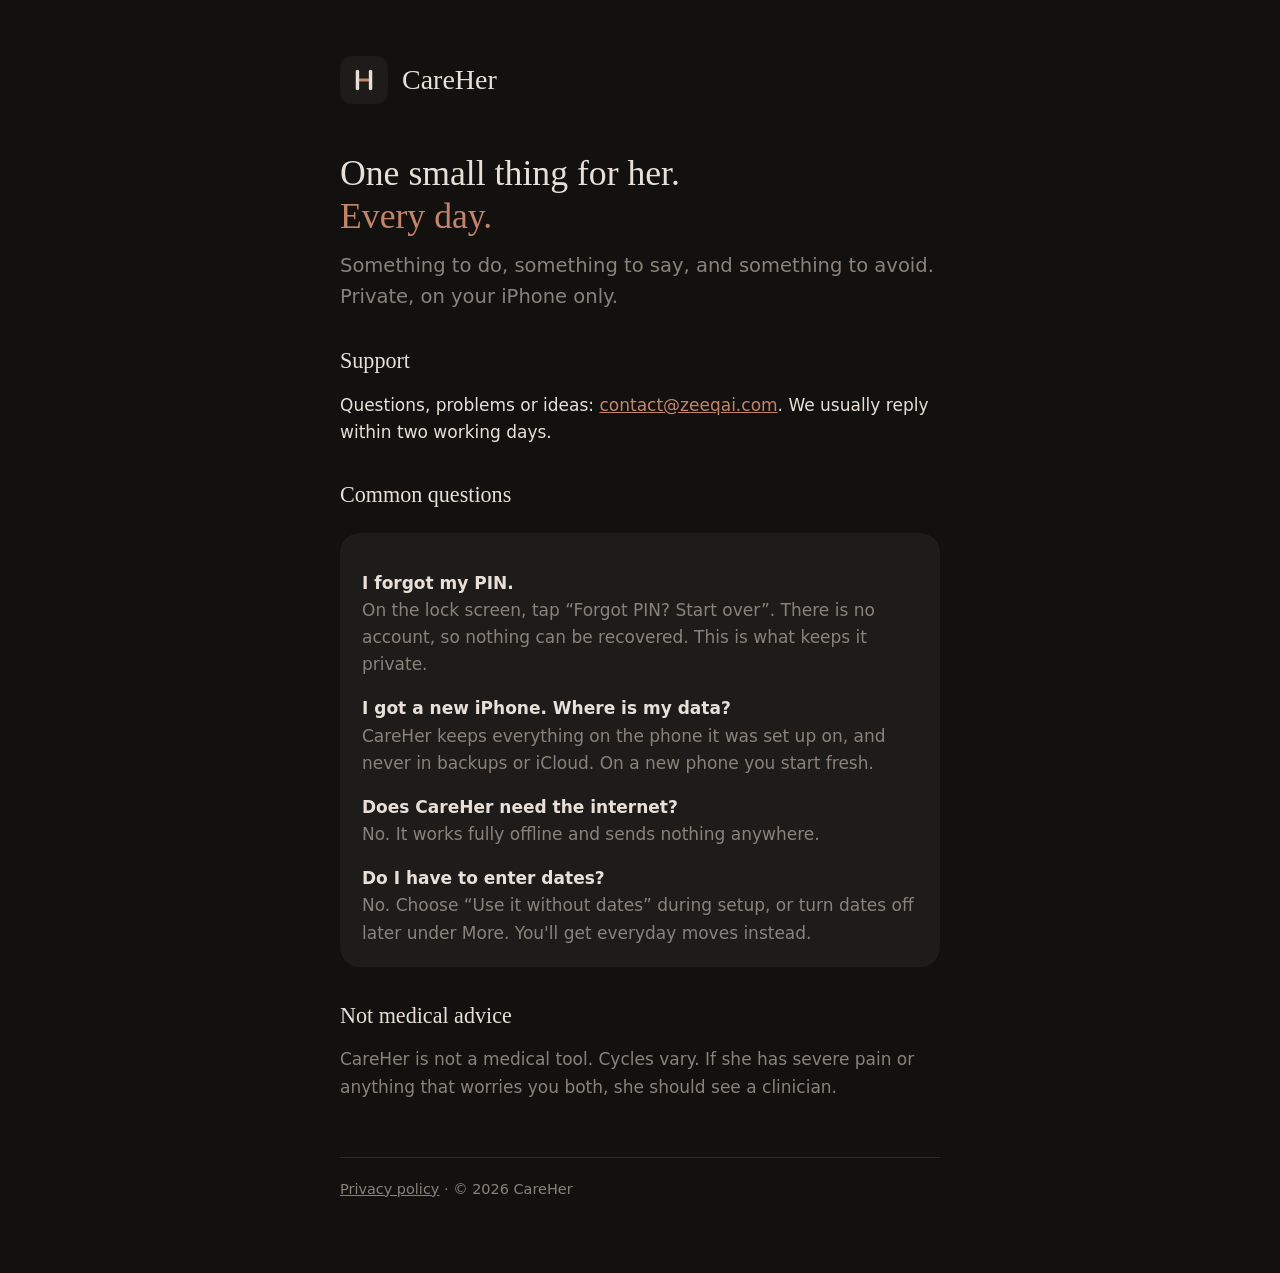
==== index.html @ 5e7fc1de "CareHer support and privacy pages Co-Authored-By: Claude Opus 5.5 <noreply@anthropic.com>" ====
<!doctype html>
<html lang="en">
<head>
<meta charset="utf-8">
<meta name="viewport" content="width=device-width, initial-scale=1">
<title>CareHer</title>
<meta name="description" content="CareHer gives you one small thing to do for her each day. Private, on your phone only.">
<link rel="icon" href="favicon.svg">
<link rel="stylesheet" href="style.css">
</head>
<body>
<header><img src="favicon.svg" alt=""><a href="./">CareHer</a></header>

<h1>One small thing for her.<br><span class="accent">Every day.</span></h1>
<p class="lede">Something to do, something to say, and something to avoid. Private, on your iPhone only.</p>

<h2>Support</h2>
<p>Questions, problems or ideas: <a href="mailto:contact@zeeqai.com">contact@zeeqai.com</a>. We usually reply within two working days.</p>

<h2>Common questions</h2>
<div class="card">
<p><strong>I forgot my PIN.</strong><br>
<span class="muted">On the lock screen, tap “Forgot PIN? Start over”. There is no account, so nothing can be recovered. This is what keeps it private.</span></p>
<p><strong>I got a new iPhone. Where is my data?</strong><br>
<span class="muted">CareHer keeps everything on the phone it was set up on, and never in backups or iCloud. On a new phone you start fresh.</span></p>
<p><strong>Does CareHer need the internet?</strong><br>
<span class="muted">No. It works fully offline and sends nothing anywhere.</span></p>
<p style="margin-bottom:0"><strong>Do I have to enter dates?</strong><br>
<span class="muted">No. Choose “Use it without dates” during setup, or turn dates off later under More. You'll get everyday moves instead.</span></p>
</div>

<h2>Not medical advice</h2>
<p class="muted">CareHer is not a medical tool. Cycles vary. If she has severe pain or anything that worries you both, she should see a clinician.</p>

<footer><a href="privacy.html">Privacy policy</a> · © 2026 CareHer</footer>
</body>
</html>
---- style.css ----
:root{--bg:#12110f;--surface:#1e1c1a;--fg:#e8e0d8;--muted:#8a827a;--accent:#c4846a;--border:#2e2a26}
*{box-sizing:border-box}
html{background:var(--bg);color:var(--fg);font:17px/1.6 -apple-system,BlinkMacSystemFont,"Segoe UI",system-ui,sans-serif;-webkit-font-smoothing:antialiased}
body{margin:0 auto;max-width:640px;padding:56px 20px 72px}
header{display:flex;align-items:center;gap:14px;margin-bottom:48px}
header img{width:48px;height:48px}
header a{color:var(--fg);text-decoration:none;font:28px Palatino,"Iowan Old Style",serif}
h1,h2{font-family:Palatino,"Iowan Old Style",serif;font-weight:400;line-height:1.2}
h1{font-size:2.1rem;margin:0 0 12px}
h2{font-size:1.3rem;margin:36px 0 8px}
p,li{color:var(--fg)}
.muted{color:var(--muted)}
.lede{font-size:1.15rem;color:var(--muted);margin:0 0 32px}
.accent{color:var(--accent)}
a{color:var(--accent)}
.card{background:var(--surface);border-radius:20px;padding:20px 22px;margin:24px 0}
ul{padding-left:20px}
footer{margin-top:56px;padding-top:20px;border-top:1px solid var(--border);font-size:.85rem;color:var(--muted)}
footer a{color:var(--muted)}
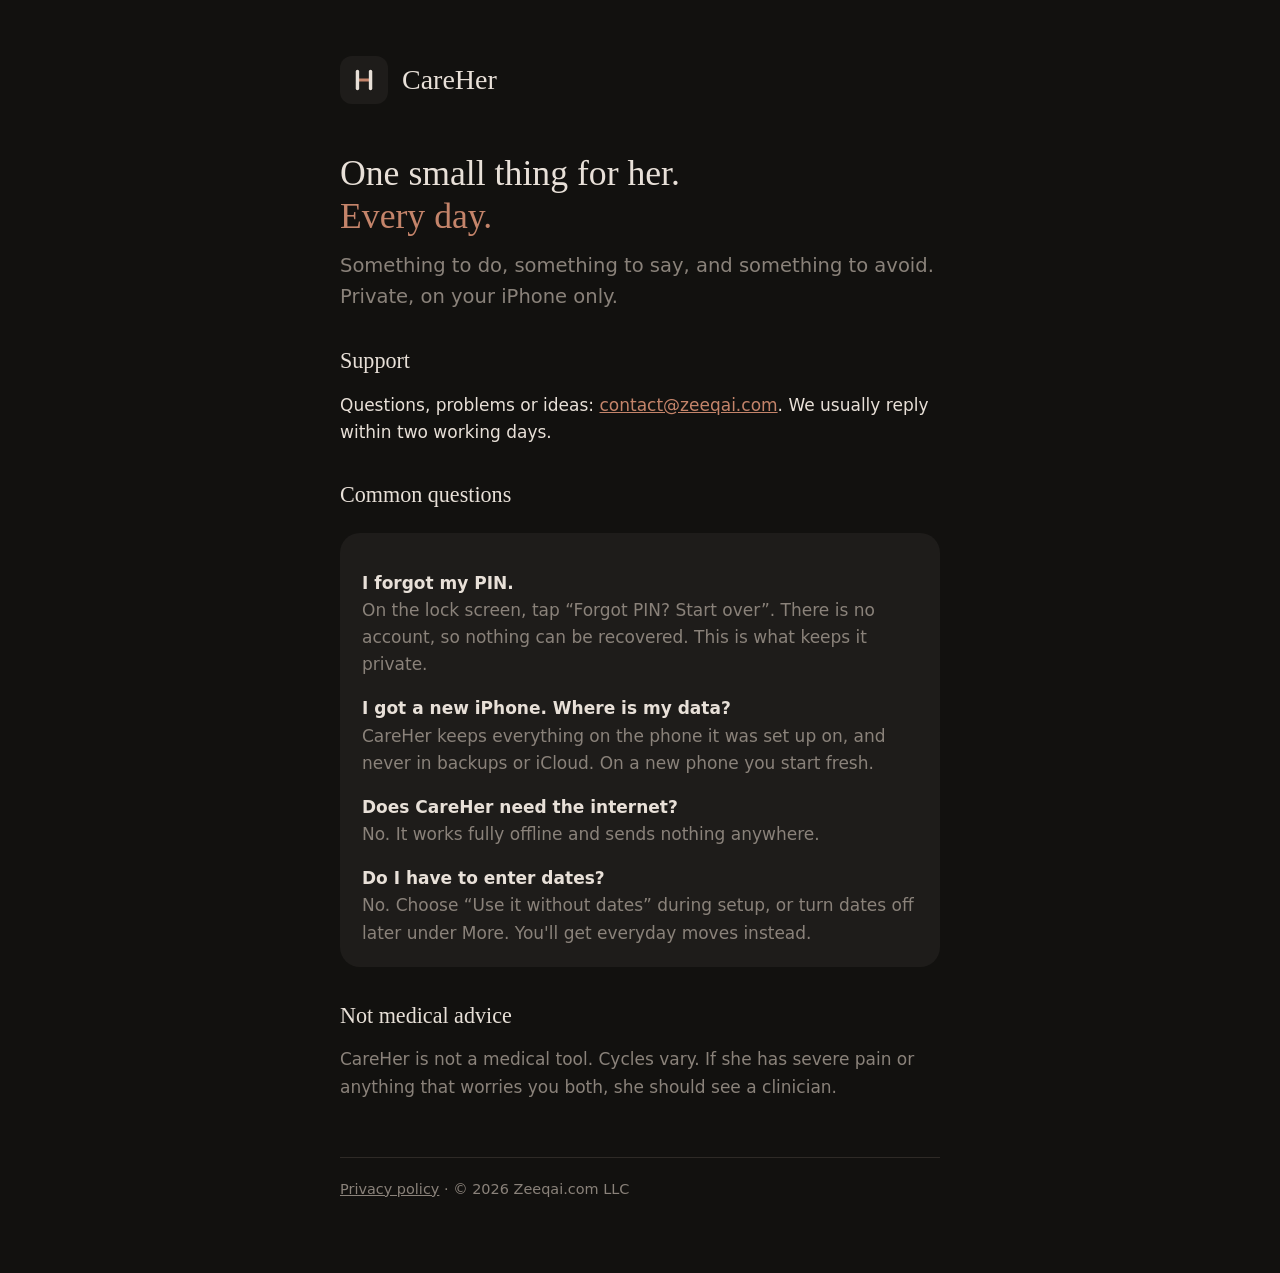
==== commit e90a49b7: "Name Zeeqai.com LLC as the publisher Co-Authored-By: Claude Opus 5.5 <noreply@anthropic.com>" ====
--- a/index.html
+++ b/index.html
@@ -32,6 +32,6 @@
 <h2>Not medical advice</h2>
 <p class="muted">CareHer is not a medical tool. Cycles vary. If she has severe pain or anything that worries you both, she should see a clinician.</p>
 
-<footer><a href="privacy.html">Privacy policy</a> · © 2026 CareHer</footer>
+<footer><a href="privacy.html">Privacy policy</a> · © 2026 Zeeqai.com LLC</footer>
 </body>
 </html>
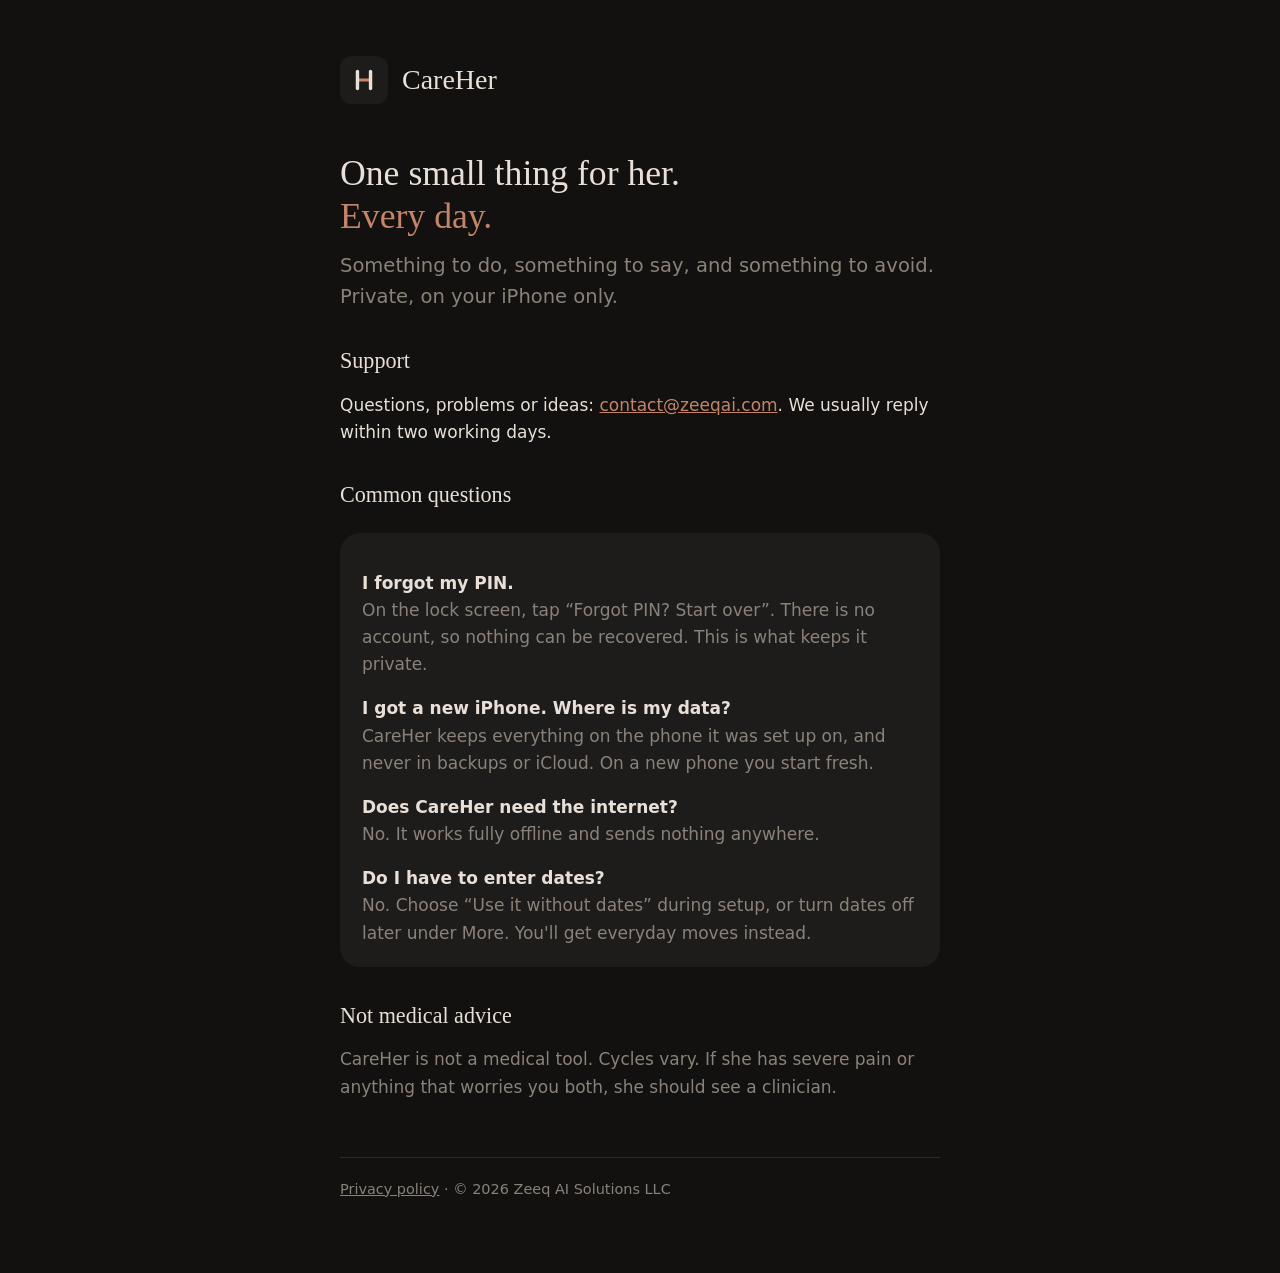
==== commit 30659054: "Legal name: Zeeq AI Solutions LLC Co-Authored-By: Claude Opus 5.5 <noreply@anthropic.com>" ====
--- a/index.html
+++ b/index.html
@@ -32,6 +32,6 @@
 <h2>Not medical advice</h2>
 <p class="muted">CareHer is not a medical tool. Cycles vary. If she has severe pain or anything that worries you both, she should see a clinician.</p>
 
-<footer><a href="privacy.html">Privacy policy</a> · © 2026 Zeeqai.com LLC</footer>
+<footer><a href="privacy.html">Privacy policy</a> · © 2026 Zeeq AI Solutions LLC</footer>
 </body>
 </html>
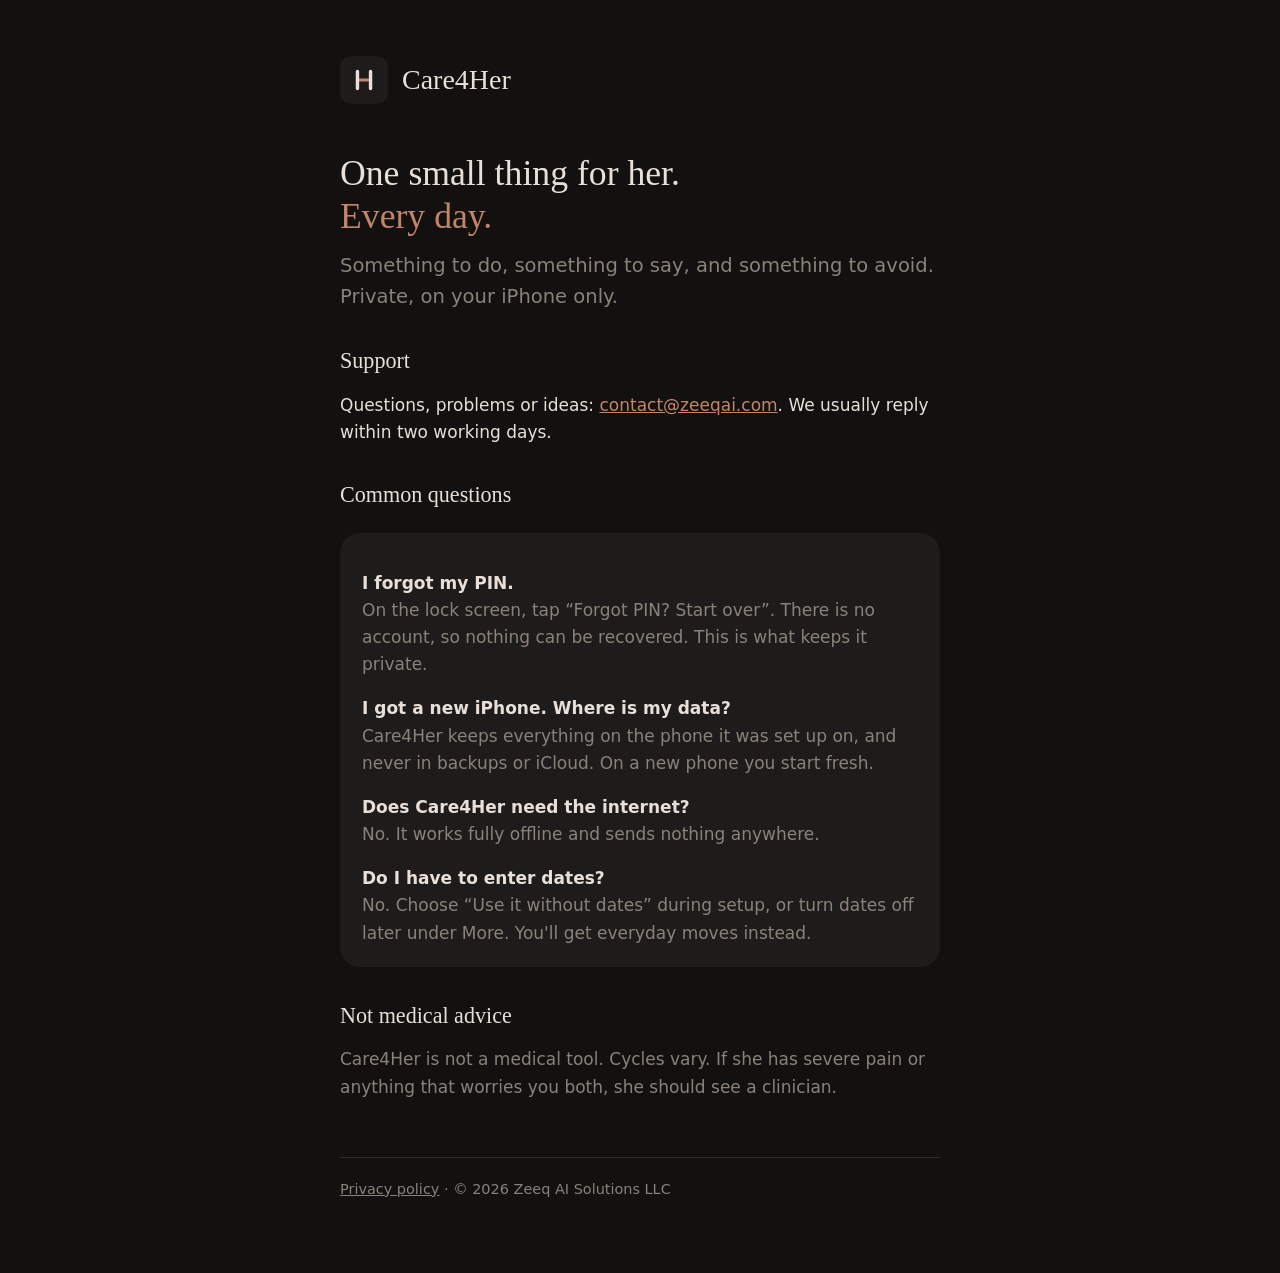
==== commit 63500c72: "Rename to Care4Her Co-Authored-By: Claude Opus 5.5 <noreply@anthropic.com>" ====
--- a/index.html
+++ b/index.html
@@ -3,13 +3,13 @@
 <head>
 <meta charset="utf-8">
 <meta name="viewport" content="width=device-width, initial-scale=1">
-<title>CareHer</title>
-<meta name="description" content="CareHer gives you one small thing to do for her each day. Private, on your phone only.">
+<title>Care4Her</title>
+<meta name="description" content="Care4Her gives you one small thing to do for her each day. Private, on your phone only.">
 <link rel="icon" href="favicon.svg">
 <link rel="stylesheet" href="style.css">
 </head>
 <body>
-<header><img src="favicon.svg" alt=""><a href="./">CareHer</a></header>
+<header><img src="favicon.svg" alt=""><a href="./">Care4Her</a></header>
 
 <h1>One small thing for her.<br><span class="accent">Every day.</span></h1>
 <p class="lede">Something to do, something to say, and something to avoid. Private, on your iPhone only.</p>
@@ -22,15 +22,15 @@
 <p><strong>I forgot my PIN.</strong><br>
 <span class="muted">On the lock screen, tap “Forgot PIN? Start over”. There is no account, so nothing can be recovered. This is what keeps it private.</span></p>
 <p><strong>I got a new iPhone. Where is my data?</strong><br>
-<span class="muted">CareHer keeps everything on the phone it was set up on, and never in backups or iCloud. On a new phone you start fresh.</span></p>
-<p><strong>Does CareHer need the internet?</strong><br>
+<span class="muted">Care4Her keeps everything on the phone it was set up on, and never in backups or iCloud. On a new phone you start fresh.</span></p>
+<p><strong>Does Care4Her need the internet?</strong><br>
 <span class="muted">No. It works fully offline and sends nothing anywhere.</span></p>
 <p style="margin-bottom:0"><strong>Do I have to enter dates?</strong><br>
 <span class="muted">No. Choose “Use it without dates” during setup, or turn dates off later under More. You'll get everyday moves instead.</span></p>
 </div>
 
 <h2>Not medical advice</h2>
-<p class="muted">CareHer is not a medical tool. Cycles vary. If she has severe pain or anything that worries you both, she should see a clinician.</p>
+<p class="muted">Care4Her is not a medical tool. Cycles vary. If she has severe pain or anything that worries you both, she should see a clinician.</p>
 
 <footer><a href="privacy.html">Privacy policy</a> · © 2026 Zeeq AI Solutions LLC</footer>
 </body>
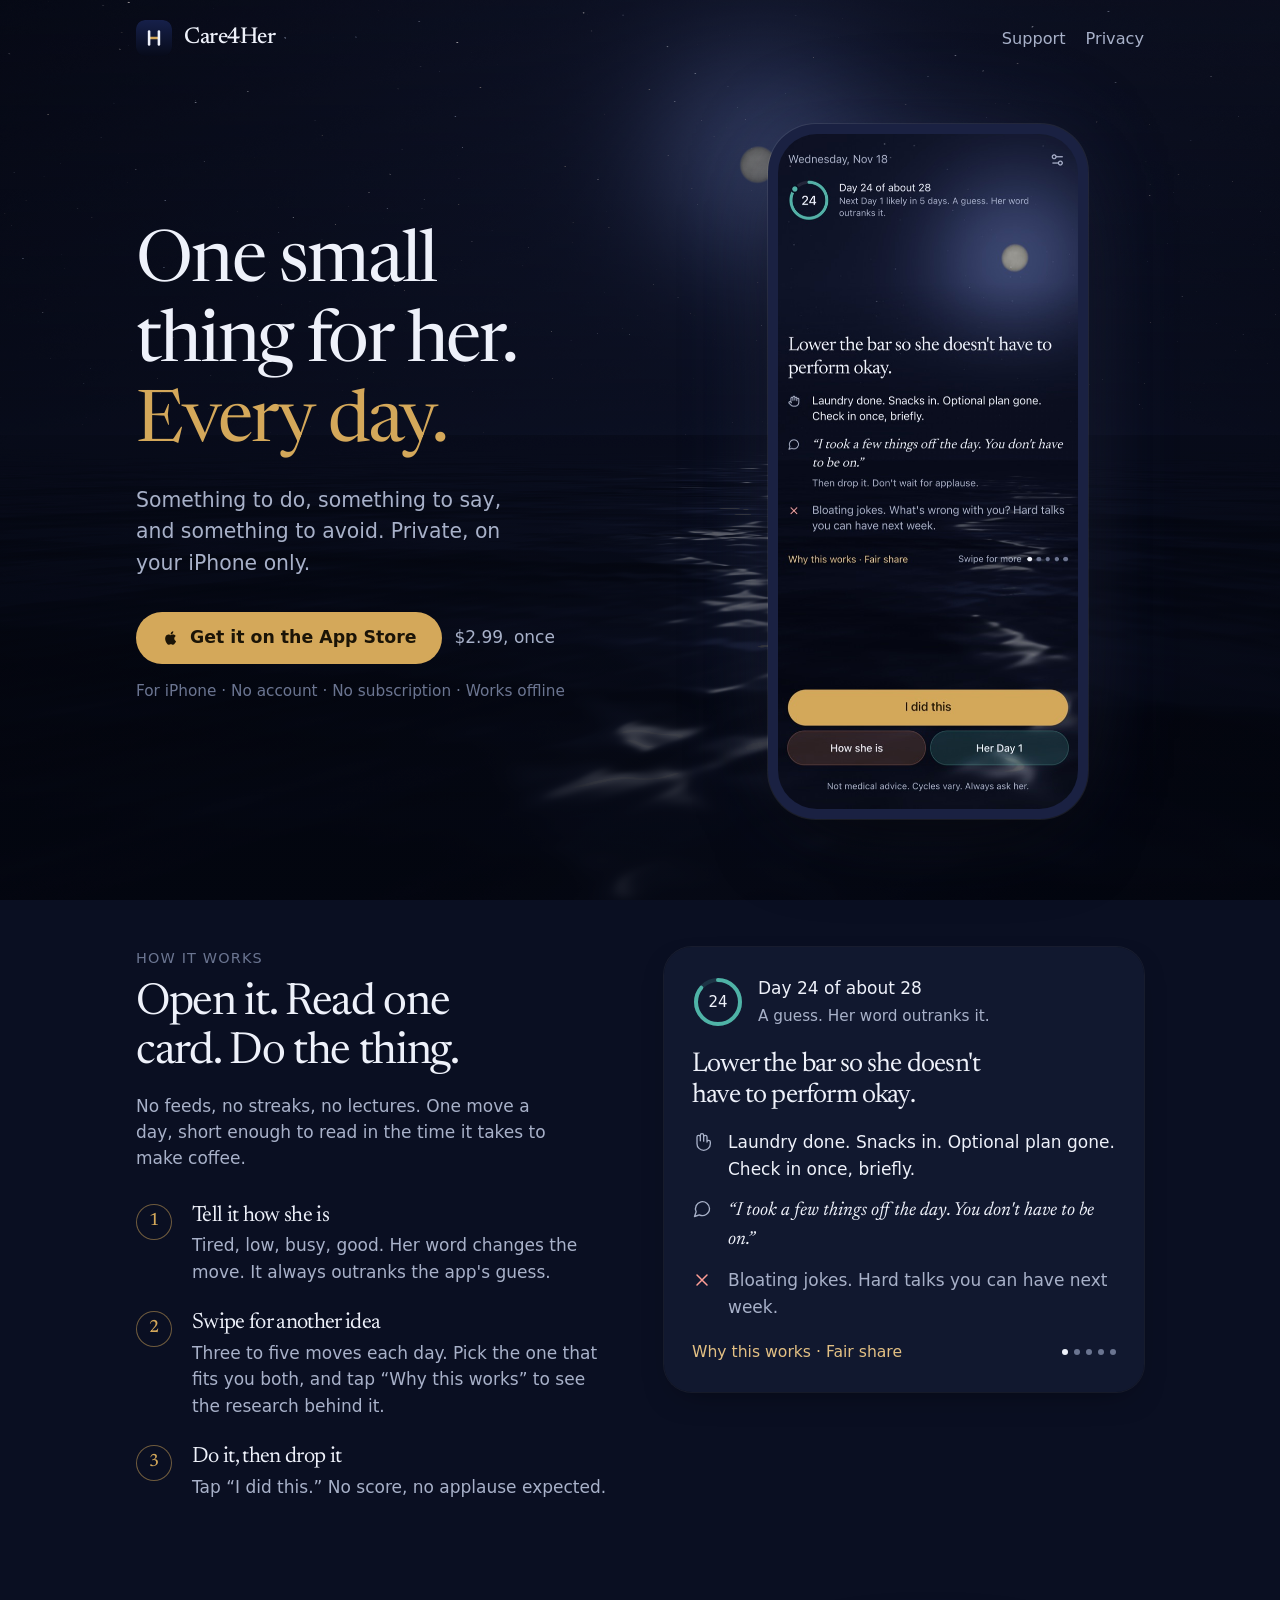
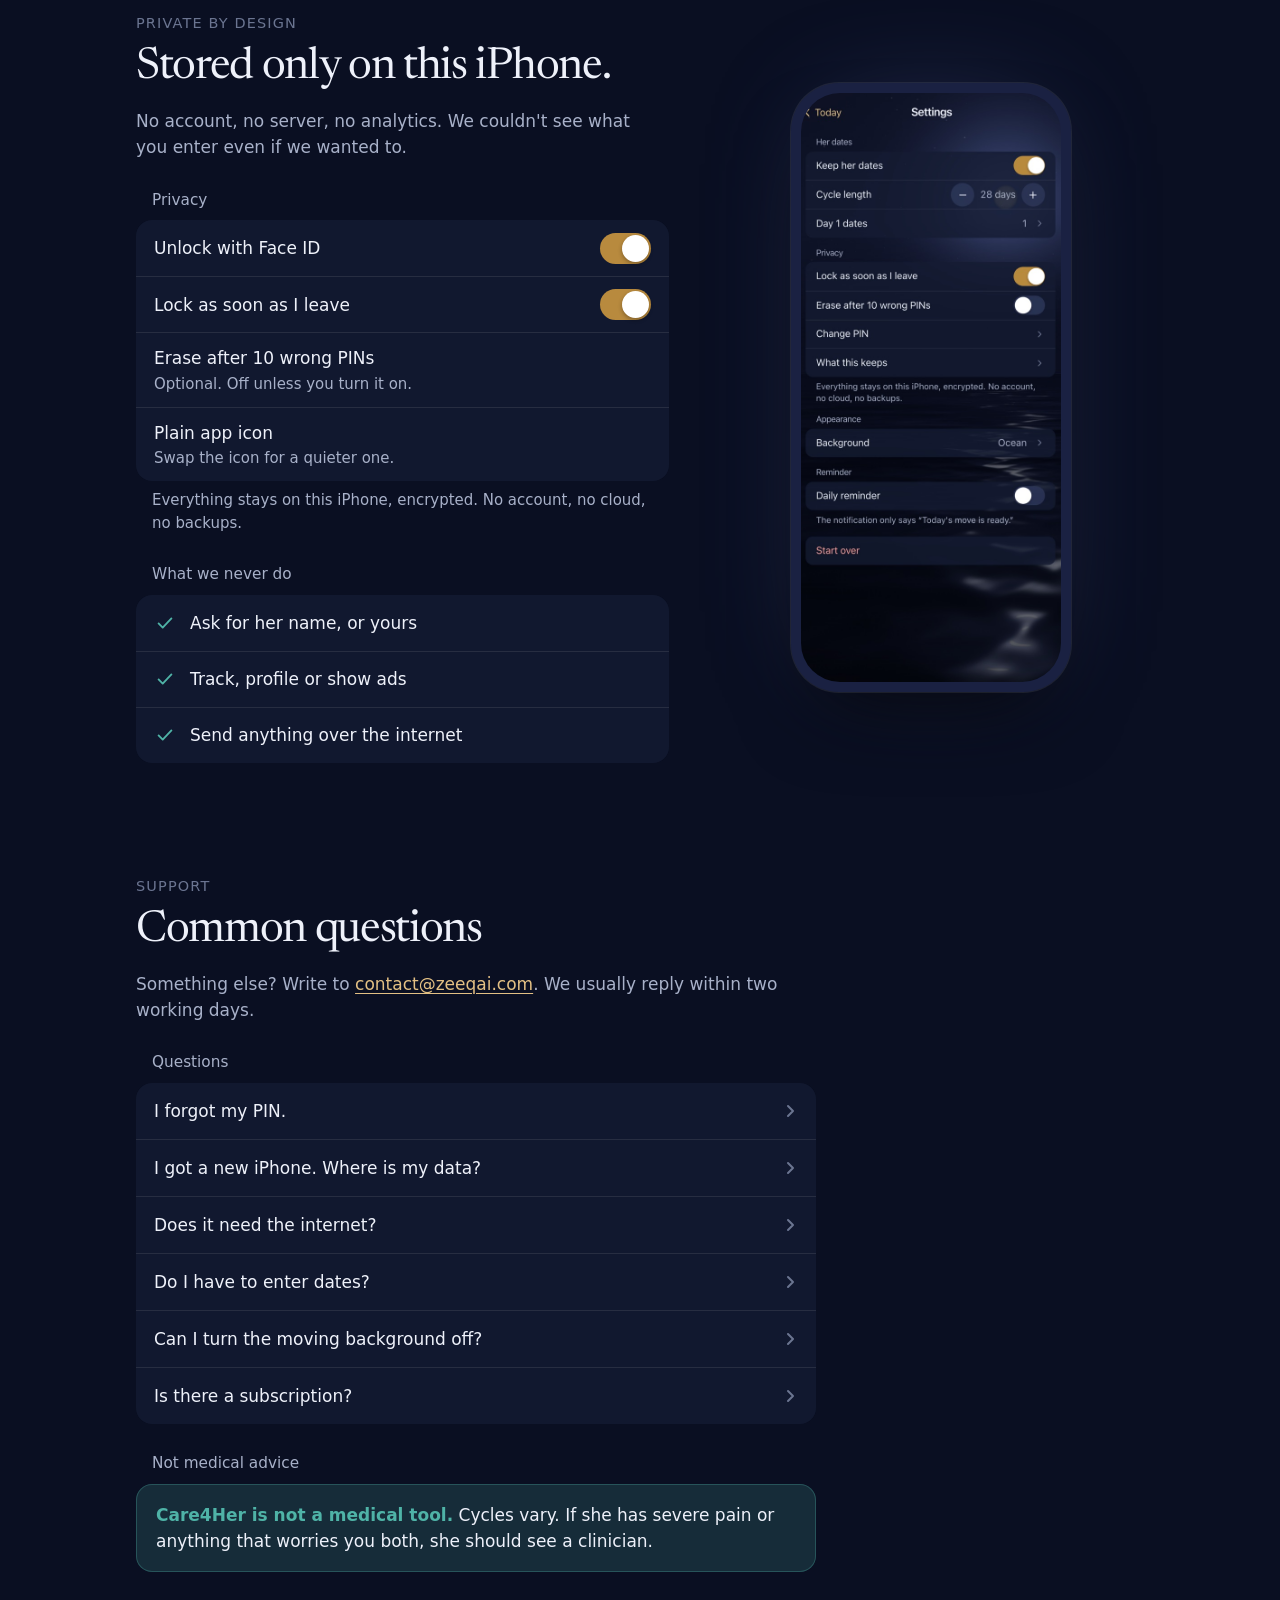
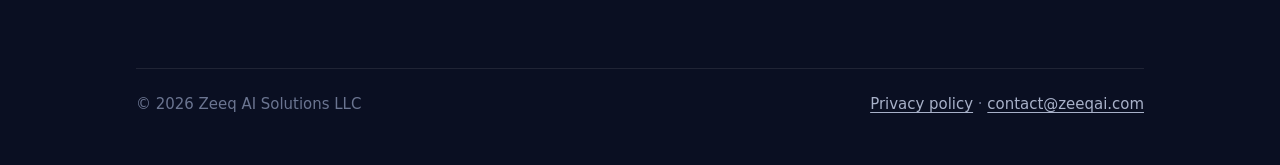
==== commit 4ab714e5: "Restyle site to match the app: Night Tide colours, night-ocean background, app screenshots, Settings" ====
--- a/index.html
+++ b/index.html
@@ -2,36 +2,124 @@
 <html lang="en">
 <head>
 <meta charset="utf-8">
-<meta name="viewport" content="width=device-width, initial-scale=1">
+<meta name="viewport" content="width=device-width, initial-scale=1, viewport-fit=cover">
 <title>Care4Her</title>
-<meta name="description" content="Care4Her gives you one small thing to do for her each day. Private, on your phone only.">
+<meta name="description" content="Care4Her gives you one small thing to do for her each day. Private, on your iPhone only. No account, no tracking.">
+<meta name="theme-color" content="#0a0f22">
 <link rel="icon" href="favicon.svg">
+<link rel="apple-touch-icon" href="favicon.svg">
+<link rel="preconnect" href="https://fonts.googleapis.com">
+<link rel="preconnect" href="https://fonts.gstatic.com" crossorigin>
+<link rel="stylesheet" href="https://fonts.googleapis.com/css2?family=Newsreader:ital,opsz,wght@0,6..72,400;0,6..72,500;1,6..72,400&display=swap">
 <link rel="stylesheet" href="style.css">
 </head>
 <body>
-<header><img src="favicon.svg" alt=""><a href="./">Care4Her</a></header>
+<canvas id="ocean" aria-hidden="true"></canvas>
+<div class="shade" aria-hidden="true"></div>
 
-<h1>One small thing for her.<br><span class="accent">Every day.</span></h1>
-<p class="lede">Something to do, something to say, and something to avoid. Private, on your iPhone only.</p>
+<div class="wrap">
+  <header class="top">
+    <a class="brand" href="./"><img src="favicon.svg" alt="">Care4Her</a>
+    <nav><a href="#support">Support</a><a href="privacy.html">Privacy</a></nav>
+  </header>
 
-<h2>Support</h2>
-<p>Questions, problems or ideas: <a href="mailto:contact@zeeqai.com">contact@zeeqai.com</a>. We usually reply within two working days.</p>
+  <main>
+    <div class="hero">
+      <div>
+        <h1 class="rise">One small thing for her.<br><span class="brass">Every day.</span></h1>
+        <p class="lede rise d1">Something to do, something to say, and something to avoid. Private, on your iPhone only.</p>
+        <div class="cta rise d2">
+          <a class="btn btn-primary" href="https://apps.apple.com/app/id6836487883">
+            <svg viewBox="0 0 24 24" fill="currentColor" aria-hidden="true"><path d="M16.37 12.6c-.02-2.27 1.86-3.36 1.94-3.41-1.06-1.55-2.7-1.76-3.28-1.78-1.4-.14-2.73.82-3.44.82-.71 0-1.8-.8-2.96-.78-1.52.02-2.93.89-3.71 2.25-1.58 2.75-.4 6.81 1.14 9.04.75 1.09 1.65 2.31 2.82 2.27 1.13-.05 1.56-.73 2.93-.73 1.37 0 1.75.73 2.95.71 1.22-.02 1.99-1.11 2.73-2.2.86-1.26 1.21-2.48 1.23-2.55-.03-.01-2.36-.9-2.38-3.58zM14.12 5.93c.62-.76 1.04-1.8.93-2.85-.9.04-1.99.6-2.63 1.35-.58.67-1.08 1.74-.95 2.77 1 .08 2.03-.51 2.65-1.27z"/></svg>
+            Get it on the App Store
+          </a>
+          <span class="muted">$2.99, once</span>
+        </div>
+        <p class="fine rise d2">For iPhone · No account · No subscription · Works offline</p>
+      </div>
+      <div class="phone rise d1"><img src="img/01-today.jpg" alt="The Today screen in Care4Her: Day 24 of about 28, and a move with what to do, what to say and what to avoid." width="600" height="1304"></div>
+    </div>
 
-<h2>Common questions</h2>
-<div class="card">
-<p><strong>I forgot my PIN.</strong><br>
-<span class="muted">On the lock screen, tap “Forgot PIN? Start over”. There is no account, so nothing can be recovered. This is what keeps it private.</span></p>
-<p><strong>I got a new iPhone. Where is my data?</strong><br>
-<span class="muted">Care4Her keeps everything on the phone it was set up on, and never in backups or iCloud. On a new phone you start fresh.</span></p>
-<p><strong>Does Care4Her need the internet?</strong><br>
-<span class="muted">No. It works fully offline and sends nothing anywhere.</span></p>
-<p style="margin-bottom:0"><strong>Do I have to enter dates?</strong><br>
-<span class="muted">No. Choose “Use it without dates” during setup, or turn dates off later under More. You'll get everyday moves instead.</span></p>
+    <section>
+      <div class="move">
+        <div>
+          <p class="eyebrow">How it works</p>
+          <h2>Open it. Read one card. Do the thing.</h2>
+          <p class="muted" style="margin:0 0 32px;max-width:44ch">No feeds, no streaks, no lectures. One move a day, short enough to read in the time it takes to make coffee.</p>
+          <ol class="steps">
+            <li><div><h3>Tell it how she is</h3><p>Tired, low, busy, good. Her word changes the move. It always outranks the app's guess.</p></div></li>
+            <li><div><h3>Swipe for another idea</h3><p>Three to five moves each day. Pick the one that fits you both, and tap “Why this works” to see the research behind it.</p></div></li>
+            <li><div><h3>Do it, then drop it</h3><p>Tap “I did this.” No score, no applause expected.</p></div></li>
+          </ol>
+        </div>
+
+        <div class="card" aria-label="Example of a day's move">
+          <div class="day">
+            <svg class="ring" viewBox="0 0 52 52" aria-hidden="true"><circle cx="26" cy="26" r="22" fill="none" stroke="rgb(79 179 167 / 0.18)" stroke-width="4"/><circle cx="26" cy="26" r="22" fill="none" stroke="#4fb3a7" stroke-width="4" stroke-linecap="round" stroke-dasharray="138.2" stroke-dashoffset="19.7" transform="rotate(-90 26 26)"/><text x="26" y="31" text-anchor="middle" fill="#eef1fa" font-size="15" font-family="-apple-system, system-ui, sans-serif">24</text></svg>
+            <div><b>Day 24 of about 28</b><span>A guess. Her word outranks it.</span></div>
+          </div>
+          <h3>Lower the bar so she doesn't have to perform okay.</h3>
+          <ul class="lines">
+            <li><svg viewBox="0 0 24 24" fill="none" stroke="currentColor" stroke-width="1.6" stroke-linecap="round" stroke-linejoin="round" aria-hidden="true"><path d="M18 11V6a2 2 0 0 0-4 0v5M14 10V4a2 2 0 0 0-4 0v6M10 10.5V6a2 2 0 0 0-4 0v8a8 8 0 0 0 16 0v-2a2 2 0 0 0-4 0"/></svg><span><span class="sr">Do: </span>Laundry done. Snacks in. Optional plan gone. Check in once, briefly.</span></li>
+            <li class="say"><svg viewBox="0 0 24 24" fill="none" stroke="currentColor" stroke-width="1.6" stroke-linecap="round" stroke-linejoin="round" aria-hidden="true"><path d="M21 11.5a8.4 8.4 0 0 1-12.2 7.5L3 21l2-5.8A8.4 8.4 0 1 1 21 11.5z"/></svg><span><q>I took a few things off the day. You don't have to be on.</q></span></li>
+            <li class="avoid"><svg viewBox="0 0 24 24" fill="none" stroke="currentColor" stroke-width="1.8" stroke-linecap="round" aria-hidden="true"><path d="M6 6l12 12M18 6L6 18"/></svg><span>Bloating jokes. Hard talks you can have next week.</span></li>
+          </ul>
+          <div class="why"><span>Why this works · Fair share</span><span class="dots" aria-hidden="true"><i></i><i></i><i></i><i></i><i></i></span></div>
+        </div>
+      </div>
+    </section>
+
+    <section>
+      <div class="privacy-grid">
+        <div>
+          <p class="eyebrow">Private by design</p>
+          <h2>Stored only on this iPhone.</h2>
+          <p class="muted" style="margin:0;max-width:46ch">No account, no server, no analytics. We couldn't see what you enter even if we wanted to.</p>
+
+          <p class="group-label">Privacy</p>
+          <div class="group">
+            <div class="row"><span class="label">Unlock with Face ID</span><span class="switch" aria-hidden="true"></span></div>
+            <div class="row"><span class="label">Lock as soon as I leave</span><span class="switch" aria-hidden="true"></span></div>
+            <div class="row"><span class="label">Erase after 10 wrong PINs<small>Optional. Off unless you turn it on.</small></span></div>
+            <div class="row"><span class="label">Plain app icon<small>Swap the icon for a quieter one.</small></span></div>
+          </div>
+          <p class="group-foot">Everything stays on this iPhone, encrypted. No account, no cloud, no backups.</p>
+
+          <p class="group-label">What we never do</p>
+          <div class="group">
+            <div class="row"><svg class="check" viewBox="0 0 24 24" fill="none" stroke="currentColor" stroke-width="2" stroke-linecap="round" stroke-linejoin="round" aria-hidden="true"><path d="M5 12.5l4.5 4.5L19 7"/></svg><span class="label">Ask for her name, or yours</span></div>
+            <div class="row"><svg class="check" viewBox="0 0 24 24" fill="none" stroke="currentColor" stroke-width="2" stroke-linecap="round" stroke-linejoin="round" aria-hidden="true"><path d="M5 12.5l4.5 4.5L19 7"/></svg><span class="label">Track, profile or show ads</span></div>
+            <div class="row"><svg class="check" viewBox="0 0 24 24" fill="none" stroke="currentColor" stroke-width="2" stroke-linecap="round" stroke-linejoin="round" aria-hidden="true"><path d="M5 12.5l4.5 4.5L19 7"/></svg><span class="label">Send anything over the internet</span></div>
+          </div>
+        </div>
+        <div class="phone"><img src="img/04-privacy.jpg" alt="Care4Her Settings: her dates, privacy options, background and a daily reminder." width="600" height="1304" loading="lazy"></div>
+      </div>
+    </section>
+
+    <section id="support">
+      <div class="narrow">
+        <p class="eyebrow">Support</p>
+        <h2>Common questions</h2>
+        <p class="muted" style="margin:0">Something else? Write to <a href="mailto:contact@zeeqai.com">contact@zeeqai.com</a>. We usually reply within two working days.</p>
+
+        <p class="group-label">Questions</p>
+        <div class="group">
+          <details><summary><span>I forgot my PIN.</span><svg viewBox="0 0 16 16" fill="none" stroke="currentColor" stroke-width="2" stroke-linecap="round" stroke-linejoin="round" aria-hidden="true"><path d="M6 3l5 5-5 5"/></svg></summary><p>On the lock screen, tap “Forgot PIN? Start over”. There is no account, so nothing can be recovered. That is what keeps it private.</p></details>
+          <details><summary><span>I got a new iPhone. Where is my data?</span><svg viewBox="0 0 16 16" fill="none" stroke="currentColor" stroke-width="2" stroke-linecap="round" stroke-linejoin="round" aria-hidden="true"><path d="M6 3l5 5-5 5"/></svg></summary><p>Care4Her keeps everything on the phone it was set up on, and never in backups or iCloud. On a new phone you start fresh.</p></details>
+          <details><summary><span>Does it need the internet?</span><svg viewBox="0 0 16 16" fill="none" stroke="currentColor" stroke-width="2" stroke-linecap="round" stroke-linejoin="round" aria-hidden="true"><path d="M6 3l5 5-5 5"/></svg></summary><p>No. It works fully offline and sends nothing anywhere.</p></details>
+          <details><summary><span>Do I have to enter dates?</span><svg viewBox="0 0 16 16" fill="none" stroke="currentColor" stroke-width="2" stroke-linecap="round" stroke-linejoin="round" aria-hidden="true"><path d="M6 3l5 5-5 5"/></svg></summary><p>No. Choose “Use it without dates” during setup, or turn “Keep her dates” off later in Settings, which deletes them. You'll get everyday moves instead.</p></details>
+          <details><summary><span>Can I turn the moving background off?</span><svg viewBox="0 0 16 16" fill="none" stroke="currentColor" stroke-width="2" stroke-linecap="round" stroke-linejoin="round" aria-hidden="true"><path d="M6 3l5 5-5 5"/></svg></summary><p>Yes. Settings → Background lets you pick Ocean, Calm ocean, Still or Off. The app also follows your iPhone's Reduce Motion setting.</p></details>
+          <details><summary><span>Is there a subscription?</span><svg viewBox="0 0 16 16" fill="none" stroke="currentColor" stroke-width="2" stroke-linecap="round" stroke-linejoin="round" aria-hidden="true"><path d="M6 3l5 5-5 5"/></svg></summary><p>No. You pay once on the App Store. No in-app purchases.</p></details>
+        </div>
+
+        <p class="group-label">Not medical advice</p>
+        <div class="note"><b>Care4Her is not a medical tool.</b> Cycles vary. If she has severe pain or anything that worries you both, she should see a clinician.</div>
+      </div>
+    </section>
+  </main>
+
+  <footer><span>© 2026 Zeeq AI Solutions LLC</span><span><a href="privacy.html">Privacy policy</a> · <a href="mailto:contact@zeeqai.com">contact@zeeqai.com</a></span></footer>
 </div>
-
-<h2>Not medical advice</h2>
-<p class="muted">Care4Her is not a medical tool. Cycles vary. If she has severe pain or anything that worries you both, she should see a clinician.</p>
-
-<footer><a href="privacy.html">Privacy policy</a> · © 2026 Zeeq AI Solutions LLC</footer>
+<script src="ocean.js" defer></script>
 </body>
 </html>
--- a/style.css
+++ b/style.css
@@ -1,19 +1,184 @@
-:root{--bg:#12110f;--surface:#1e1c1a;--fg:#e8e0d8;--muted:#8a827a;--accent:#c4846a;--border:#2e2a26}
-*{box-sizing:border-box}
-html{background:var(--bg);color:var(--fg);font:17px/1.6 -apple-system,BlinkMacSystemFont,"Segoe UI",system-ui,sans-serif;-webkit-font-smoothing:antialiased}
-body{margin:0 auto;max-width:640px;padding:56px 20px 72px}
-header{display:flex;align-items:center;gap:14px;margin-bottom:48px}
-header img{width:48px;height:48px}
-header a{color:var(--fg);text-decoration:none;font:28px Palatino,"Iowan Old Style",serif}
-h1,h2{font-family:Palatino,"Iowan Old Style",serif;font-weight:400;line-height:1.2}
-h1{font-size:2.1rem;margin:0 0 12px}
-h2{font-size:1.3rem;margin:36px 0 8px}
-p,li{color:var(--fg)}
-.muted{color:var(--muted)}
-.lede{font-size:1.15rem;color:var(--muted);margin:0 0 32px}
-.accent{color:var(--accent)}
-a{color:var(--accent)}
-.card{background:var(--surface);border-radius:20px;padding:20px 22px;margin:24px 0}
-ul{padding-left:20px}
-footer{margin-top:56px;padding-top:20px;border-top:1px solid var(--border);font-size:.85rem;color:var(--muted)}
-footer a{color:var(--muted)}
+/* Night Tide, the same tokens as the Care4Her app (src/styles.css). */
+:root {
+  --bg: #0a0f22;
+  --surface: rgb(20 27 50 / 0.82);
+  --surface-2: rgb(44 54 88 / 0.85);
+  --sheet: #141b32;
+  --fg: #eef1fa;
+  --muted: #a8b1c9;
+  --subtle: #6b7591;
+  --border: rgb(255 255 255 / 0.09);
+  --accent: #d4a85a;
+  --accent-fg: #1b1407;
+  --link: #e3c084;
+  --her: #c97b5a;
+  --her-soft: rgb(201 123 90 / 0.2);
+  --cycle: #4fb3a7;
+  --cycle-soft: rgb(79 179 167 / 0.18);
+  --danger: #ff9e97;
+  --display: "Newsreader", "Iowan Old Style", Palatino, serif;
+  --sans: -apple-system, BlinkMacSystemFont, "Segoe UI", system-ui, sans-serif;
+  --ease: cubic-bezier(0.22, 1, 0.36, 1);
+  color-scheme: dark;
+}
+
+* { box-sizing: border-box; }
+
+html {
+  background: var(--bg);
+  color: var(--fg);
+  font: 17px/1.55 var(--sans);
+  -webkit-font-smoothing: antialiased;
+  -moz-osx-font-smoothing: grayscale;
+  -webkit-text-size-adjust: 100%;
+}
+
+body { margin: 0; background: transparent; overflow-x: hidden; }
+
+/* Scene: the WebGL ocean, a gradient fallback, and a band that keeps text readable. */
+#ocean {
+  position: fixed; inset: 0; z-index: -2; width: 100%; height: 100%;
+  background: linear-gradient(180deg, #05081a 0%, #111a3a 45%, #04070f 100%);
+}
+.shade {
+  position: fixed; inset: 0; z-index: -1; pointer-events: none;
+  background: linear-gradient(180deg, rgb(4 7 18 / 0.15) 0%, rgb(4 7 18 / 0.55) 45%, rgb(4 7 18 / 0.7) 100%);
+}
+
+.wrap { max-width: 1040px; margin: 0 auto; padding: 0 16px; }
+.narrow { max-width: 680px; }
+
+/* Header */
+.top { display: flex; align-items: center; justify-content: space-between; padding: 20px 0; }
+.brand { display: flex; align-items: center; gap: 12px; color: var(--fg); text-decoration: none; font: 500 1.35rem/1 var(--display); letter-spacing: -0.02em; }
+.brand img { width: 36px; height: 36px; border-radius: 9px; }
+.top nav a { color: var(--muted); text-decoration: none; font-size: 0.95rem; margin-left: 20px; }
+.top nav a:hover, .top nav a[aria-current] { color: var(--fg); }
+
+h1, h2, h3 { font-family: var(--display); font-weight: 400; letter-spacing: -0.03em; line-height: 1.12; text-wrap: balance; margin: 0; }
+p { text-wrap: pretty; }
+a { color: var(--link); text-underline-offset: 3px; }
+:focus-visible { outline: 2px solid var(--link); outline-offset: 3px; border-radius: 6px; }
+.muted { color: var(--muted); }
+.brass { color: var(--accent); }
+
+/* Hero */
+.hero { display: grid; grid-template-columns: 1.1fr 0.9fr; gap: 48px; align-items: center; padding: 48px 0 72px; }
+.hero h1 { font-size: clamp(2.6rem, 6vw, 4.2rem); }
+.lede { font-size: 1.2rem; color: var(--muted); margin: 20px 0 32px; max-width: 30ch; }
+.cta { display: flex; flex-wrap: wrap; gap: 12px; align-items: center; }
+.btn {
+  display: inline-flex; align-items: center; justify-content: center; gap: 10px;
+  min-height: 52px; padding: 0 26px; border-radius: 999px;
+  font: 600 1.02rem/1 var(--sans); text-decoration: none;
+  transition: transform 160ms var(--ease), filter 160ms var(--ease);
+}
+.btn:active { transform: scale(0.97); }
+.btn-primary { background: var(--accent); color: var(--accent-fg); }
+.btn-primary:hover { filter: brightness(1.06); }
+.btn-her { background: var(--her-soft); color: var(--fg); box-shadow: inset 0 0 0 1px rgb(201 123 90 / 0.45); }
+.btn-cycle { background: var(--cycle-soft); color: var(--fg); box-shadow: inset 0 0 0 1px rgb(79 179 167 / 0.45); }
+.btn svg { width: 18px; height: 18px; }
+.fine { font-size: 0.9rem; color: var(--subtle); margin-top: 16px; }
+
+.phone {
+  justify-self: center; width: min(320px, 78vw); aspect-ratio: 1320 / 2868;
+  border-radius: 48px; padding: 10px; background: #1a2142;
+  box-shadow: 0 0 0 1px rgb(255 255 255 / 0.08), 0 40px 80px -30px rgb(0 0 0 / 0.8), 0 0 120px -40px rgb(120 140 220 / 0.35);
+}
+.phone img { display: block; width: 100%; height: 100%; object-fit: cover; border-radius: 39px; }
+
+/* Sections */
+section { padding: 56px 0; }
+.eyebrow { font-size: 0.85rem; color: var(--subtle); text-transform: uppercase; letter-spacing: 0.08em; margin: 0 0 10px; }
+section h2 { font-size: clamp(1.9rem, 4vw, 2.6rem); margin-bottom: 14px; }
+.section-head p { color: var(--muted); max-width: 52ch; margin: 0 0 32px; }
+
+/* The day's move: the same do / say / avoid layout as Today in the app. */
+.move { display: grid; grid-template-columns: 1fr 1fr; gap: 48px; align-items: start; }
+.card { background: var(--surface); border-radius: 28px; padding: 28px; box-shadow: 0 0 0 1px rgb(255 255 255 / 0.06), 0 12px 32px -16px rgb(0 0 0 / 0.55); backdrop-filter: blur(6px); -webkit-backdrop-filter: blur(6px); }
+.card .day { display: flex; align-items: center; gap: 14px; margin-bottom: 22px; }
+.ring { width: 52px; height: 52px; flex: none; }
+.card .day b { display: block; font-weight: 500; }
+.card .day span { color: var(--muted); font-size: 0.9rem; }
+.card h3 { font-size: 1.6rem; margin-bottom: 18px; }
+.lines { list-style: none; padding: 0; margin: 0; display: grid; gap: 14px; }
+.lines li { display: grid; grid-template-columns: 22px 1fr; gap: 14px; }
+.lines svg { width: 20px; height: 20px; margin-top: 3px; color: var(--muted); }
+.lines .say q { font: italic 1.12rem/1.4 var(--display); quotes: "“" "”"; }
+.lines .avoid svg { color: var(--danger); }
+.lines .avoid { color: var(--muted); }
+.card .why { margin-top: 20px; font-size: 0.92rem; color: var(--link); display: flex; justify-content: space-between; }
+.dots { display: inline-flex; gap: 6px; align-items: center; }
+.dots i { width: 6px; height: 6px; border-radius: 50%; background: var(--subtle); }
+.dots i:first-child { background: var(--fg); }
+
+.steps { list-style: none; padding: 0; margin: 0; display: grid; gap: 26px; counter-reset: s; }
+.steps li { display: grid; grid-template-columns: 40px 1fr; gap: 16px; }
+.steps li::before {
+  counter-increment: s; content: counter(s);
+  width: 36px; height: 36px; border-radius: 50%; display: grid; place-items: center;
+  font: 500 1.05rem/1 var(--display); color: var(--accent); box-shadow: inset 0 0 0 1px rgb(212 168 90 / 0.5);
+}
+.steps h3 { font-size: 1.3rem; margin-bottom: 4px; }
+.steps p { margin: 0; color: var(--muted); }
+
+/* iOS grouped lists, as in the app's Settings. */
+.group-label { font-size: 0.9rem; color: var(--muted); margin: 28px 16px 8px; }
+.group { background: var(--surface); border-radius: 16px; overflow: hidden; backdrop-filter: blur(6px); -webkit-backdrop-filter: blur(6px); }
+.row { display: flex; align-items: center; gap: 14px; min-height: 56px; padding: 12px 18px; border-top: 1px solid var(--border); }
+.row:first-child { border-top: 0; }
+.row .label { flex: 1; }
+.row .label small { display: block; color: var(--muted); font-size: 0.88rem; line-height: 1.4; margin-top: 2px; }
+.switch { width: 51px; height: 31px; border-radius: 999px; background: #b88a3e; position: relative; flex: none; }
+.switch::after { content: ""; position: absolute; top: 2px; right: 2px; width: 27px; height: 27px; border-radius: 50%; background: #fff; box-shadow: 0 2px 4px rgb(0 0 0 / 0.3); }
+.check { width: 22px; height: 22px; color: var(--cycle); flex: none; }
+.group-foot { font-size: 0.88rem; color: var(--muted); margin: 8px 16px 0; }
+
+.privacy-grid { display: grid; grid-template-columns: 1fr 0.8fr; gap: 48px; align-items: center; }
+.privacy-grid .phone { width: min(280px, 70vw); }
+
+/* FAQ: grouped list rows that open like a disclosure. */
+details { border-top: 1px solid var(--border); }
+details:first-child { border-top: 0; }
+summary { list-style: none; cursor: pointer; display: flex; align-items: center; gap: 12px; min-height: 56px; padding: 12px 18px; }
+summary::-webkit-details-marker { display: none; }
+summary span { flex: 1; }
+summary svg { width: 16px; height: 16px; color: var(--subtle); transition: transform 200ms var(--ease); flex: none; }
+details[open] summary svg { transform: rotate(90deg); }
+details p { margin: 0; padding: 0 18px 16px; color: var(--muted); }
+
+.note { border-radius: 16px; padding: 18px 20px; background: var(--cycle-soft); box-shadow: inset 0 0 0 1px rgb(79 179 167 / 0.3); color: var(--fg); }
+.note b { color: var(--cycle); font-weight: 600; }
+
+/* Long-form text (privacy policy) */
+.doc { padding: 32px 0 24px; }
+.doc h1 { font-size: clamp(2.3rem, 5vw, 3.2rem); margin-bottom: 8px; }
+.doc h2 { font-size: 1.5rem; margin: 40px 0 10px; }
+.doc ul { padding-left: 20px; }
+.doc li { margin: 6px 0; }
+.doc .card { padding: 22px 24px; margin: 28px 0; }
+
+footer { border-top: 1px solid var(--border); margin-top: 40px; padding: 24px 0 48px; color: var(--subtle); font-size: 0.88rem; display: flex; flex-wrap: wrap; gap: 8px 20px; justify-content: space-between; }
+footer a { color: var(--muted); }
+
+/* Entrance */
+.rise { animation: rise 600ms var(--ease) both; }
+.rise.d1 { animation-delay: 80ms; }
+.rise.d2 { animation-delay: 160ms; }
+@keyframes rise { from { opacity: 0; transform: translateY(12px); } to { opacity: 1; transform: none; } }
+
+@media (max-width: 820px) {
+  .hero, .move, .privacy-grid { grid-template-columns: 1fr; gap: 40px; }
+  .hero { padding: 24px 0 48px; text-align: left; }
+  .privacy-grid .phone { display: none; }
+  section { padding: 40px 0; }
+  .card { padding: 22px; border-radius: 24px; }
+}
+
+@media (prefers-reduced-motion: reduce) {
+  .rise { animation: none; }
+  * { transition: none !important; }
+}
+
+.sr { position: absolute; width: 1px; height: 1px; overflow: hidden; clip: rect(0 0 0 0); white-space: nowrap; }
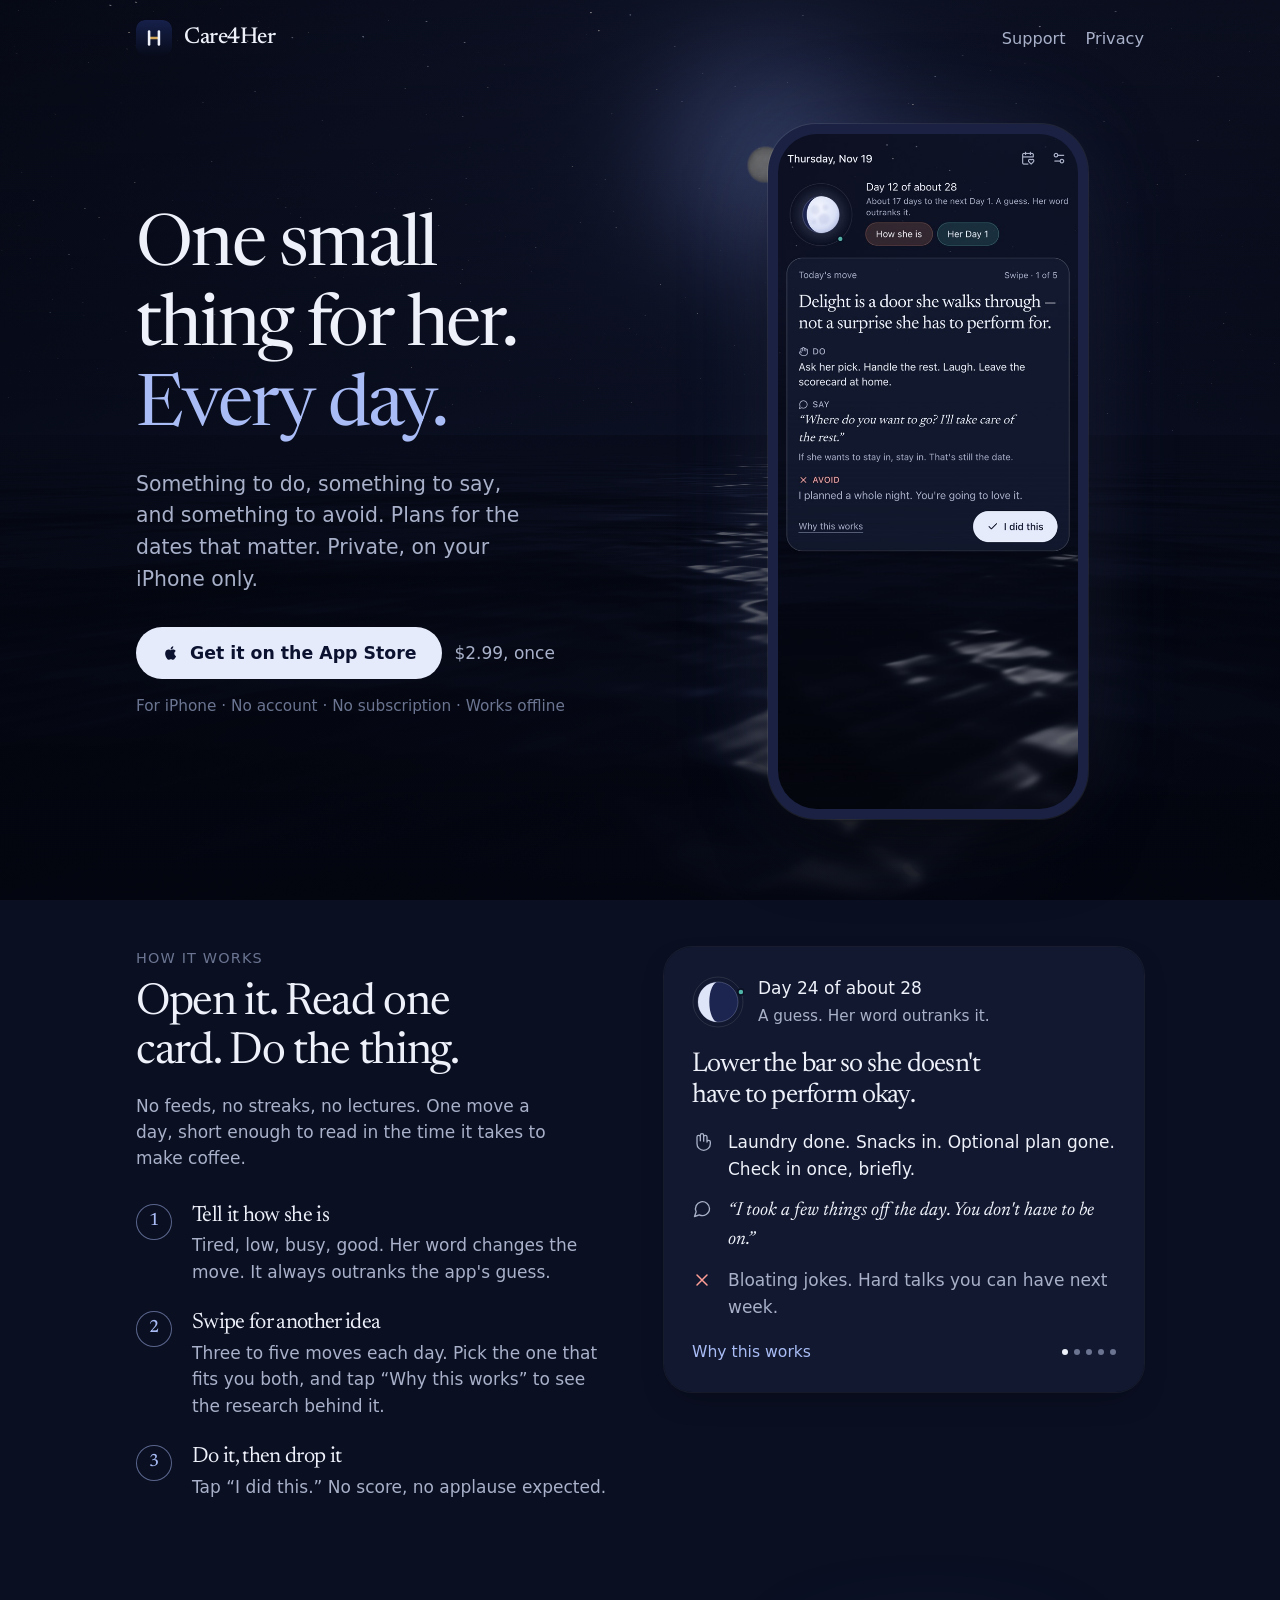
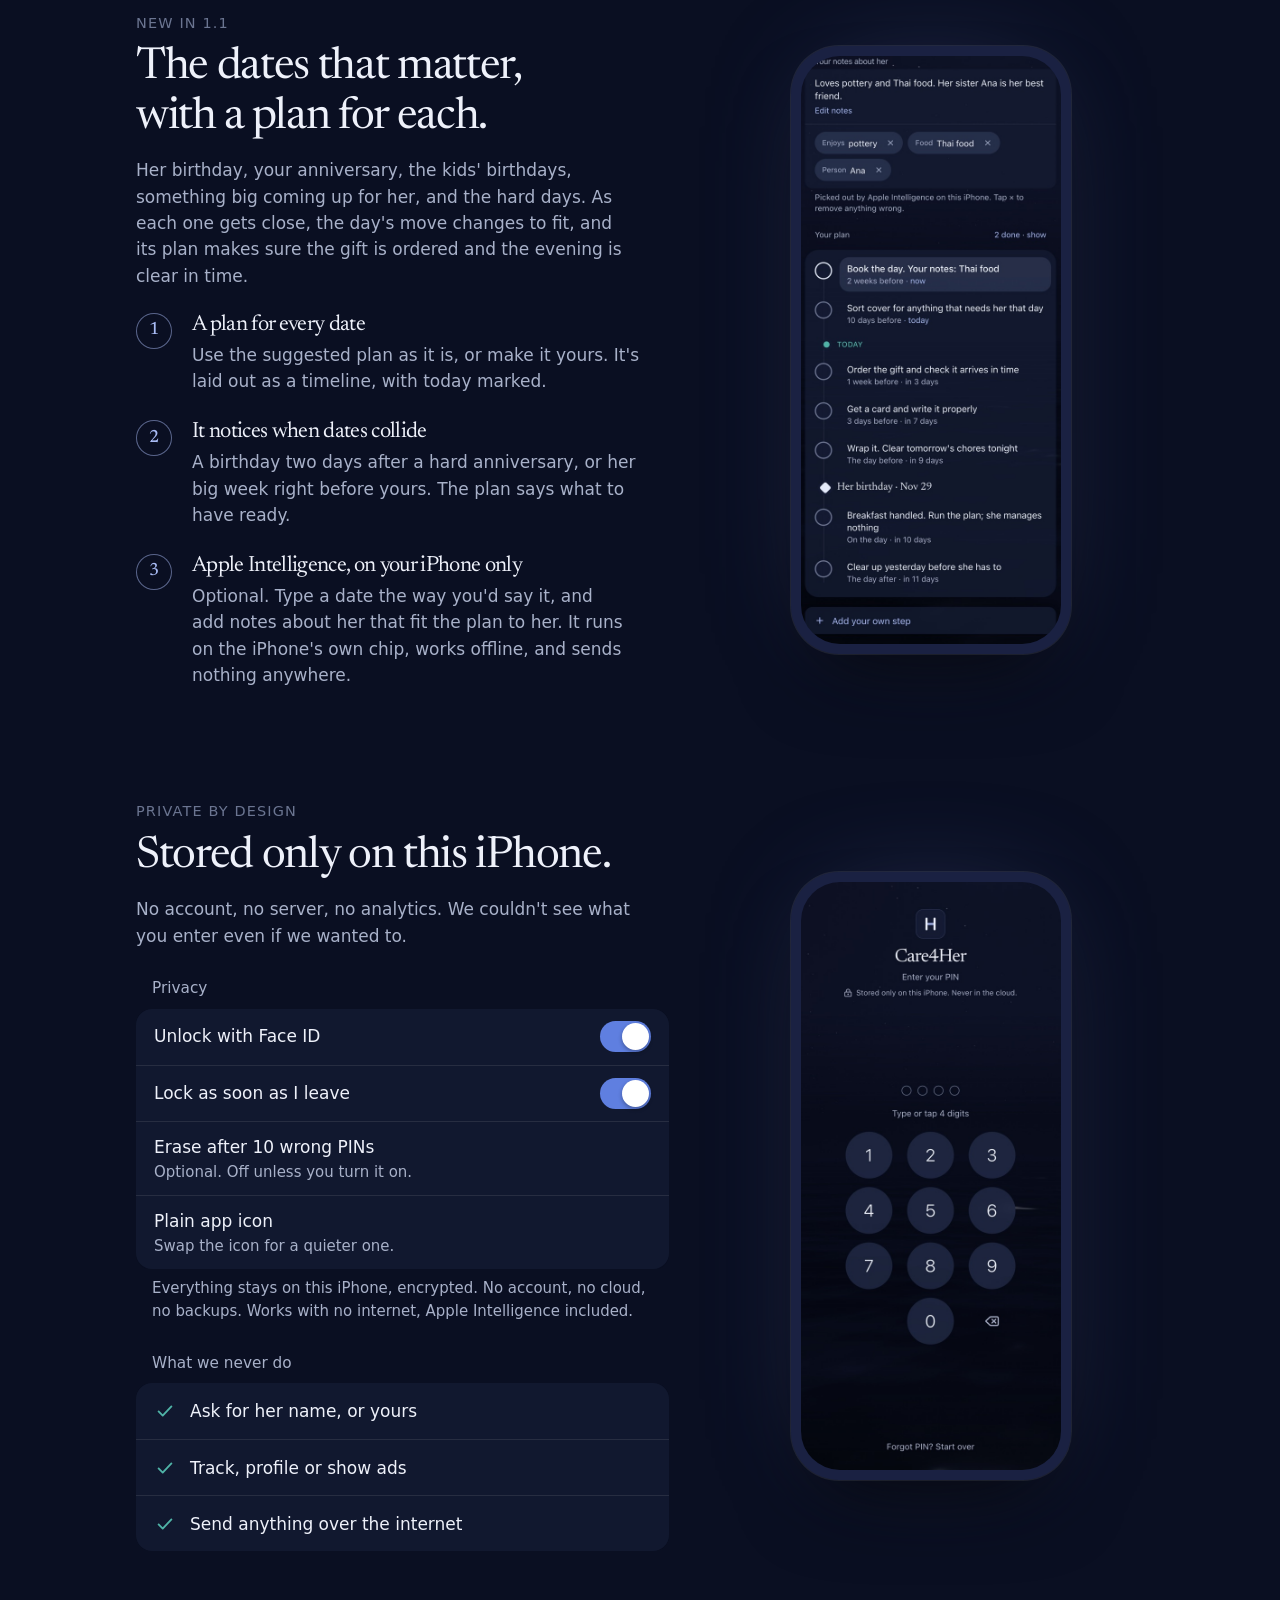
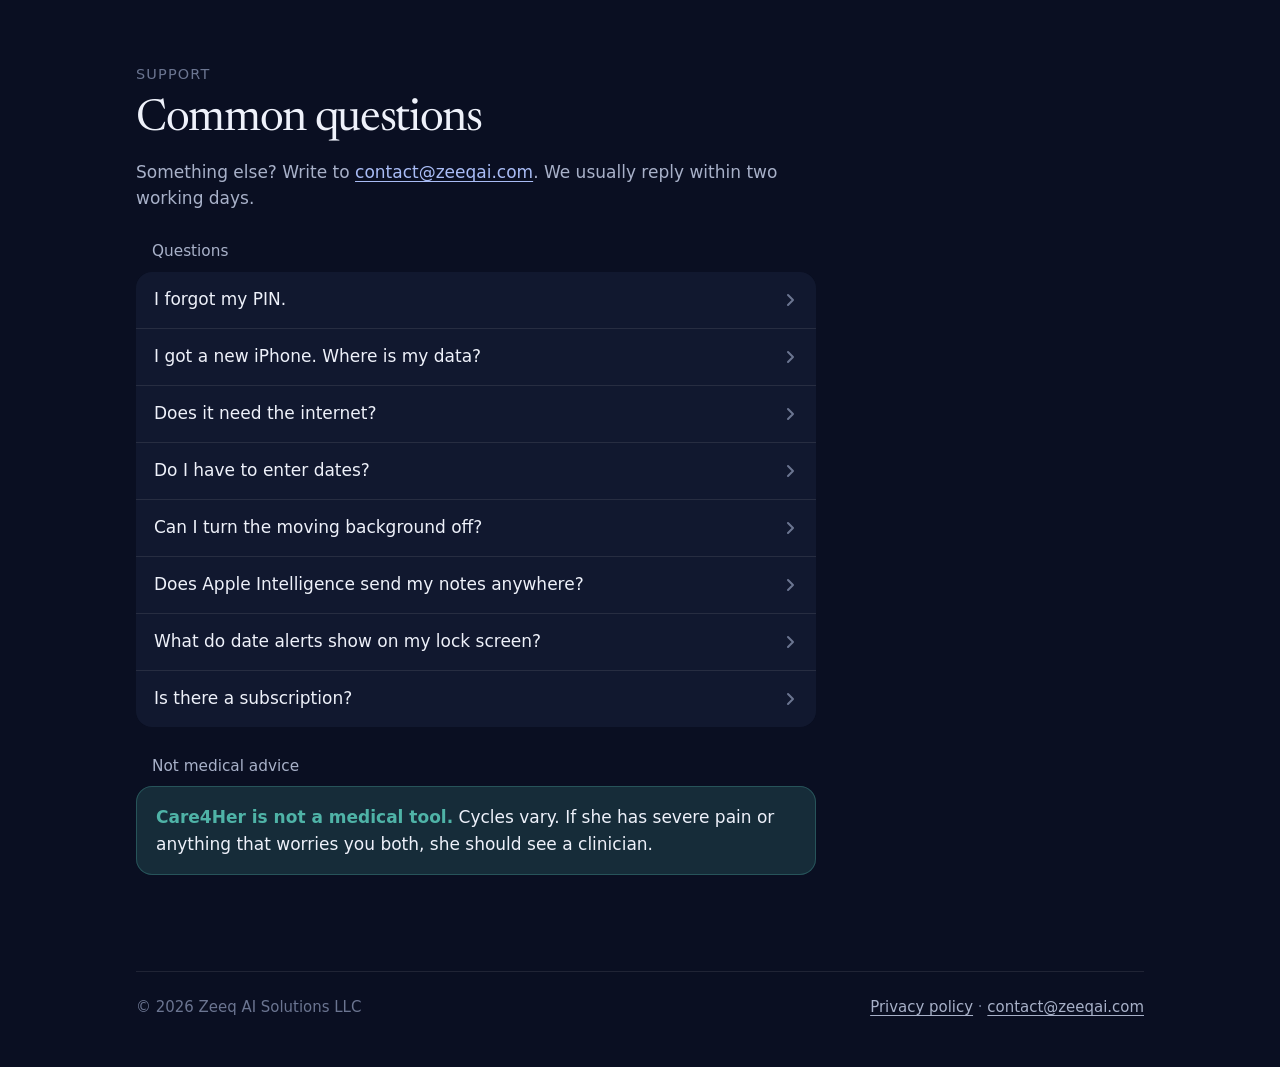
==== commit b715cc28: "Care4Her 1.1: dates that matter, on-device Apple Intelligence, moonlight palette, updated privacy po" ====
--- a/index.html
+++ b/index.html
@@ -27,7 +27,7 @@
     <div class="hero">
       <div>
         <h1 class="rise">One small thing for her.<br><span class="brass">Every day.</span></h1>
-        <p class="lede rise d1">Something to do, something to say, and something to avoid. Private, on your iPhone only.</p>
+        <p class="lede rise d1">Something to do, something to say, and something to avoid. Plans for the dates that matter. Private, on your iPhone only.</p>
         <div class="cta rise d2">
           <a class="btn btn-primary" href="https://apps.apple.com/app/id6836487883">
             <svg viewBox="0 0 24 24" fill="currentColor" aria-hidden="true"><path d="M16.37 12.6c-.02-2.27 1.86-3.36 1.94-3.41-1.06-1.55-2.7-1.76-3.28-1.78-1.4-.14-2.73.82-3.44.82-.71 0-1.8-.8-2.96-.78-1.52.02-2.93.89-3.71 2.25-1.58 2.75-.4 6.81 1.14 9.04.75 1.09 1.65 2.31 2.82 2.27 1.13-.05 1.56-.73 2.93-.73 1.37 0 1.75.73 2.95.71 1.22-.02 1.99-1.11 2.73-2.2.86-1.26 1.21-2.48 1.23-2.55-.03-.01-2.36-.9-2.38-3.58zM14.12 5.93c.62-.76 1.04-1.8.93-2.85-.9.04-1.99.6-2.63 1.35-.58.67-1.08 1.74-.95 2.77 1 .08 2.03-.51 2.65-1.27z"/></svg>
@@ -37,7 +37,7 @@
         </div>
         <p class="fine rise d2">For iPhone · No account · No subscription · Works offline</p>
       </div>
-      <div class="phone rise d1"><img src="img/01-today.jpg" alt="The Today screen in Care4Her: Day 24 of about 28, and a move with what to do, what to say and what to avoid." width="600" height="1304"></div>
+      <div class="phone rise d1"><img src="img/01-today.jpg" alt="The Today screen in Care4Her: a moon showing where she is in her cycle, and a move with what to do, what to say and what to avoid." width="600" height="1304"></div>
     </div>
 
     <section>
@@ -55,7 +55,7 @@
 
         <div class="card" aria-label="Example of a day's move">
           <div class="day">
-            <svg class="ring" viewBox="0 0 52 52" aria-hidden="true"><circle cx="26" cy="26" r="22" fill="none" stroke="rgb(79 179 167 / 0.18)" stroke-width="4"/><circle cx="26" cy="26" r="22" fill="none" stroke="#4fb3a7" stroke-width="4" stroke-linecap="round" stroke-dasharray="138.2" stroke-dashoffset="19.7" transform="rotate(-90 26 26)"/><text x="26" y="31" text-anchor="middle" fill="#eef1fa" font-size="15" font-family="-apple-system, system-ui, sans-serif">24</text></svg>
+            <svg class="ring" viewBox="0 0 52 52" aria-hidden="true"><circle cx="26" cy="26" r="25" fill="none" stroke="rgb(255 255 255 / 0.1)"/><circle cx="26" cy="26" r="20" fill="#1c2550" stroke="rgb(214 224 255 / 0.22)"/><path d="M 26 6 A 20 20 0 0 0 26 46 A 8.678 20 0 0 1 26 6 Z" fill="#dfe5f8"/><circle cx="48.9" cy="15.9" r="3" fill="#4fb3a7" stroke="#0a0f22" stroke-width="1.5"/></svg>
             <div><b>Day 24 of about 28</b><span>A guess. Her word outranks it.</span></div>
           </div>
           <h3>Lower the bar so she doesn't have to perform okay.</h3>
@@ -64,8 +64,24 @@
             <li class="say"><svg viewBox="0 0 24 24" fill="none" stroke="currentColor" stroke-width="1.6" stroke-linecap="round" stroke-linejoin="round" aria-hidden="true"><path d="M21 11.5a8.4 8.4 0 0 1-12.2 7.5L3 21l2-5.8A8.4 8.4 0 1 1 21 11.5z"/></svg><span><q>I took a few things off the day. You don't have to be on.</q></span></li>
             <li class="avoid"><svg viewBox="0 0 24 24" fill="none" stroke="currentColor" stroke-width="1.8" stroke-linecap="round" aria-hidden="true"><path d="M6 6l12 12M18 6L6 18"/></svg><span>Bloating jokes. Hard talks you can have next week.</span></li>
           </ul>
-          <div class="why"><span>Why this works · Fair share</span><span class="dots" aria-hidden="true"><i></i><i></i><i></i><i></i><i></i></span></div>
+          <div class="why"><span>Why this works</span><span class="dots" aria-hidden="true"><i></i><i></i><i></i><i></i><i></i></span></div>
         </div>
+      </div>
+    </section>
+
+    <section>
+      <div class="privacy-grid">
+        <div>
+          <p class="eyebrow">New in 1.1</p>
+          <h2>The dates that matter, with a plan for each.</h2>
+          <p class="muted" style="margin:0 0 24px;max-width:46ch">Her birthday, your anniversary, the kids' birthdays, something big coming up for her, and the hard days. As each one gets close, the day's move changes to fit, and its plan makes sure the gift is ordered and the evening is clear in time.</p>
+          <ol class="steps">
+            <li><div><h3>A plan for every date</h3><p>Use the suggested plan as it is, or make it yours. It's laid out as a timeline, with today marked.</p></div></li>
+            <li><div><h3>It notices when dates collide</h3><p>A birthday two days after a hard anniversary, or her big week right before yours. The plan says what to have ready.</p></div></li>
+            <li><div><h3>Apple Intelligence, on your iPhone only</h3><p>Optional. Type a date the way you'd say it, and add notes about her that fit the plan to her. It runs on the iPhone's own chip, works offline, and sends nothing anywhere.</p></div></li>
+          </ol>
+        </div>
+        <div class="phone"><img src="img/03-plan.jpg" alt="A plan for her birthday in Care4Her: notes about her, facts picked out on the iPhone, and steps on a timeline." width="600" height="1304" loading="lazy"></div>
       </div>
     </section>
 
@@ -83,7 +99,7 @@
             <div class="row"><span class="label">Erase after 10 wrong PINs<small>Optional. Off unless you turn it on.</small></span></div>
             <div class="row"><span class="label">Plain app icon<small>Swap the icon for a quieter one.</small></span></div>
           </div>
-          <p class="group-foot">Everything stays on this iPhone, encrypted. No account, no cloud, no backups.</p>
+          <p class="group-foot">Everything stays on this iPhone, encrypted. No account, no cloud, no backups. Works with no internet, Apple Intelligence included.</p>
 
           <p class="group-label">What we never do</p>
           <div class="group">
@@ -92,7 +108,7 @@
             <div class="row"><svg class="check" viewBox="0 0 24 24" fill="none" stroke="currentColor" stroke-width="2" stroke-linecap="round" stroke-linejoin="round" aria-hidden="true"><path d="M5 12.5l4.5 4.5L19 7"/></svg><span class="label">Send anything over the internet</span></div>
           </div>
         </div>
-        <div class="phone"><img src="img/04-privacy.jpg" alt="Care4Her Settings: her dates, privacy options, background and a daily reminder." width="600" height="1304" loading="lazy"></div>
+        <div class="phone"><img src="img/06-lock.jpg" alt="The Care4Her lock screen: stored only on this iPhone, never in the cloud." width="600" height="1304" loading="lazy"></div>
       </div>
     </section>
 
@@ -109,6 +125,8 @@
           <details><summary><span>Does it need the internet?</span><svg viewBox="0 0 16 16" fill="none" stroke="currentColor" stroke-width="2" stroke-linecap="round" stroke-linejoin="round" aria-hidden="true"><path d="M6 3l5 5-5 5"/></svg></summary><p>No. It works fully offline and sends nothing anywhere.</p></details>
           <details><summary><span>Do I have to enter dates?</span><svg viewBox="0 0 16 16" fill="none" stroke="currentColor" stroke-width="2" stroke-linecap="round" stroke-linejoin="round" aria-hidden="true"><path d="M6 3l5 5-5 5"/></svg></summary><p>No. Choose “Use it without dates” during setup, or turn “Keep her dates” off later in Settings, which deletes them. You'll get everyday moves instead.</p></details>
           <details><summary><span>Can I turn the moving background off?</span><svg viewBox="0 0 16 16" fill="none" stroke="currentColor" stroke-width="2" stroke-linecap="round" stroke-linejoin="round" aria-hidden="true"><path d="M6 3l5 5-5 5"/></svg></summary><p>Yes. Settings → Background lets you pick Ocean, Calm ocean, Still or Off. The app also follows your iPhone's Reduce Motion setting.</p></details>
+          <details><summary><span>Does Apple Intelligence send my notes anywhere?</span><svg viewBox="0 0 16 16" fill="none" stroke="currentColor" stroke-width="2" stroke-linecap="round" stroke-linejoin="round" aria-hidden="true"><path d="M6 3l5 5-5 5"/></svg></summary><p>No. Care4Her uses only Apple's on-device model, on iPhones that have Apple Intelligence turned on. It runs on the phone's own chip and works in flight mode. It's off until you turn it on in Settings, and turning it off deletes everything it picked out.</p></details>
+          <details><summary><span>What do date alerts show on my lock screen?</span><svg viewBox="0 0 16 16" fill="none" stroke="currentColor" stroke-width="2" stroke-linecap="round" stroke-linejoin="round" aria-hidden="true"><path d="M6 3l5 5-5 5"/></svg></summary><p>At most one alert a day, saying only “2 things to do today” or “Something's coming up”. Turn on “Say what's due” in Settings if you want it to name the step and the date.</p></details>
           <details><summary><span>Is there a subscription?</span><svg viewBox="0 0 16 16" fill="none" stroke="currentColor" stroke-width="2" stroke-linecap="round" stroke-linejoin="round" aria-hidden="true"><path d="M6 3l5 5-5 5"/></svg></summary><p>No. You pay once on the App Store. No in-app purchases.</p></details>
         </div>
 
--- a/style.css
+++ b/style.css
@@ -8,9 +8,9 @@
   --muted: #a8b1c9;
   --subtle: #6b7591;
   --border: rgb(255 255 255 / 0.09);
-  --accent: #d4a85a;
-  --accent-fg: #1b1407;
-  --link: #e3c084;
+  --accent: #e6ebfb;
+  --accent-fg: #0b1230;
+  --link: #a9bcf5;
   --her: #c97b5a;
   --her-soft: rgb(201 123 90 / 0.2);
   --cycle: #4fb3a7;
@@ -60,7 +60,7 @@
 a { color: var(--link); text-underline-offset: 3px; }
 :focus-visible { outline: 2px solid var(--link); outline-offset: 3px; border-radius: 6px; }
 .muted { color: var(--muted); }
-.brass { color: var(--accent); }
+.brass { color: var(--link); }
 
 /* Hero */
 .hero { display: grid; grid-template-columns: 1.1fr 0.9fr; gap: 48px; align-items: center; padding: 48px 0 72px; }
@@ -118,7 +118,7 @@
 .steps li::before {
   counter-increment: s; content: counter(s);
   width: 36px; height: 36px; border-radius: 50%; display: grid; place-items: center;
-  font: 500 1.05rem/1 var(--display); color: var(--accent); box-shadow: inset 0 0 0 1px rgb(212 168 90 / 0.5);
+  font: 500 1.05rem/1 var(--display); color: var(--link); box-shadow: inset 0 0 0 1px rgb(169 188 245 / 0.5);
 }
 .steps h3 { font-size: 1.3rem; margin-bottom: 4px; }
 .steps p { margin: 0; color: var(--muted); }
@@ -130,7 +130,7 @@
 .row:first-child { border-top: 0; }
 .row .label { flex: 1; }
 .row .label small { display: block; color: var(--muted); font-size: 0.88rem; line-height: 1.4; margin-top: 2px; }
-.switch { width: 51px; height: 31px; border-radius: 999px; background: #b88a3e; position: relative; flex: none; }
+.switch { width: 51px; height: 31px; border-radius: 999px; background: #5f7fe0; position: relative; flex: none; }
 .switch::after { content: ""; position: absolute; top: 2px; right: 2px; width: 27px; height: 27px; border-radius: 50%; background: #fff; box-shadow: 0 2px 4px rgb(0 0 0 / 0.3); }
 .check { width: 22px; height: 22px; color: var(--cycle); flex: none; }
 .group-foot { font-size: 0.88rem; color: var(--muted); margin: 8px 16px 0; }
